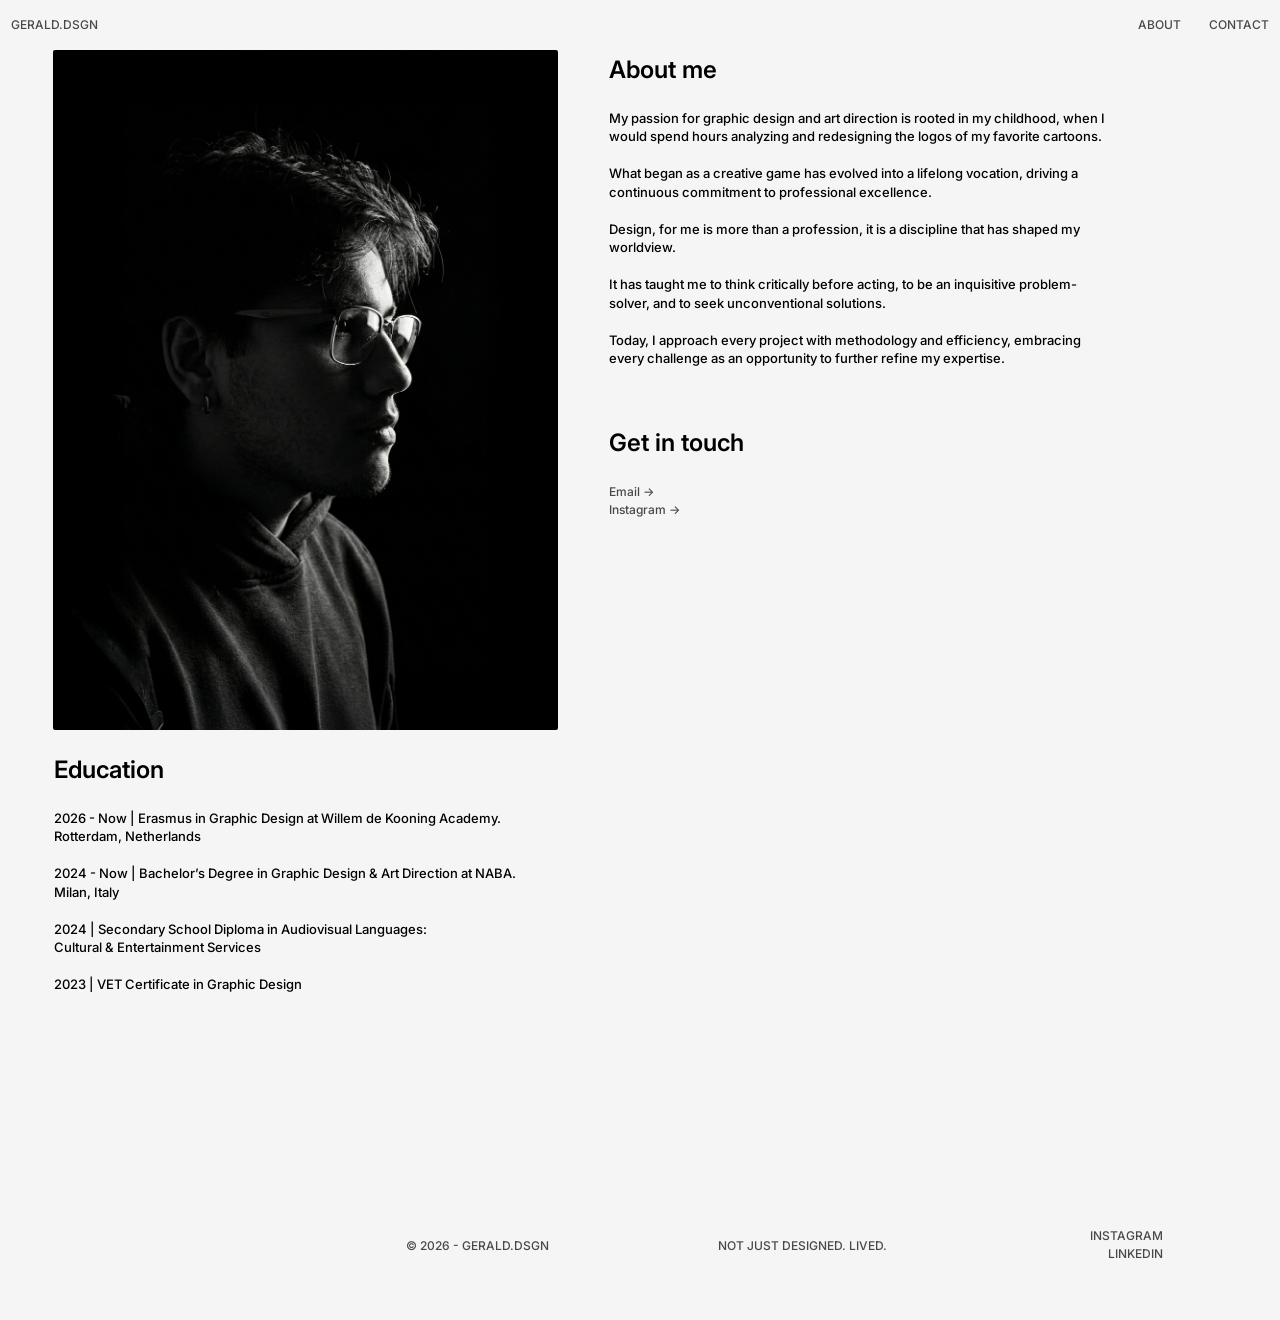
==== about.html @ 4fb72fa6 "primo caricamento" ====
<!doctype html>
<html>
<head>
<meta charset="utf-8" />
<title>Gerald Alberto Sanchez Soto Website</title>
<meta name="description" content="Descrizione della pagina" />
<meta name="keywords" content="keyword, keyword2,keyword3" />
<meta name="viewport" content="width=device-width, initial-scale=1.0">
<link rel="shortcut icon" href="images/favicon.ico" type="image/x-icon">

<link rel="preconnect" href="https://fonts.googleapis.com">
<link rel="preconnect" href="https://fonts.gstatic.com" crossorigin>
<link href="https://fonts.googleapis.com/css2?family=Inter:ital,opsz,wght@0,14..32,100..900;1,14..32,100..900&family=Roboto+Mono:ital,wght@0,100..700;1,100..700&display=swap" rel="stylesheet">

<link rel="stylesheet" href="css/style.css" />


</head>

<body>

    <header class="wrapper">

        <nav class="box_01">
            <a href="index.html">GERALD.DSGN</a>
        </nav>

        <nav class="box_03">
            <a href="about.html">ABOUT</a>
            <a href="mailto:geralddesigns.work@gmail.com">CONTACT</a>
        </nav>

    </header>



    <section class="section_immagineabout wrapper margin_bottom_20px">

        <div class="division_immagine_30"></div>

        <div class="division_narrativa_about">

            <h1 class="h1_division_narrativa">About me</h1>
            <p class="p_works"><br>My passion for graphic design and art direction is rooted in my childhood, when I would spend hours analyzing and redesigning the logos of my favorite cartoons.<br><br>
                
            What began as a creative game has evolved into a lifelong vocation, driving a continuous commitment to professional excellence.<br><br>

            Design, for me is more than a profession, it is a discipline that has shaped my worldview.<br><br>
            
            It has taught me to think critically before acting, to be an inquisitive problem-solver, and to seek unconventional solutions.
            
            <br><br>Today, I approach every project with methodology and efficiency, embracing every challenge as an opportunity to further refine my expertise.<br><br><br><br></p>

            <h1 class="h1_division_narrativa">Get in touch</h1>
            <p class="p_works"><br>
                
                <a href="mailto:geralddesigns.work@gmail.com">Email →</a><br>
                
                <a href="https://www.instagram.com/gerald.dsgn" target="_blank" rel="noopener noreferrer">Instagram →</a>

            </p>

        </div>

    </section>




     <section class="section_narrativa_about wrapper margin_bottom_20px">

            <div class="division_narrativa_about">

                <h1 class="h1_division_narrativa">Education</h1>
                <p class="p_works"><br>

                
                2026 - Now | Erasmus in Graphic Design at Willem de Kooning Academy.<br> Rotterdam, Netherlands<br><br>
                    
                2024 - Now | Bachelor’s Degree in Graphic Design & Art Direction at NABA.<br> Milan, Italy<br><br>

                2024 | Secondary School Diploma in Audiovisual Languages:<br> Cultural & Entertainment Services<br><br>

                2023 | VET Certificate in Graphic Design
                </p>

            </div>

            

        </section>






























    <footer>

        <div class="box_footer_01">

            <img src="../template_WD copy/img/Icona_Logo/Tavola disegno 1.png" alt="">

        </div>

        <div class="box_footer_01">

            <h3>© 2026 - GERALD.DSGN</h3>

        </div>

        <div class="box_footer_01">

            <h3>NOT JUST DESIGNED. LIVED.</h3>

        </div>

        <div class="box_footer_01">
            <h3 class="footer_div_h3_l">
                <a href="https://www.instagram.com/gerald.dsgn" target="_blank" rel="noopener noreferrer">INSTAGRAM</a><br>

                <a href="https://www.linkedin.com/in/gerald-alberto-sanchez-soto-856901404/" target="_blank" rel="noopener noreferrer">LINKEDIN</a>
        </div>

    </footer>

</body>
---- css/style.css ----
html,body,div,span,object,iframe,h1,h2,h3,h4,h5,h6,p,blockquote,pre,abbr,address,cite,code,del,dfn,em,img,ins,kbd,q,samp,small,strong,sub,sup,var,b,i,dl,dt,dd,ol,ul,li,fieldset,form,label,legend,table,caption,tbody,tfoot,thead,tr,th,td,article,aside,canvas,details,figcaption,figure,footer,header,hgroup,menu,nav,section,summary,time,mark,audio,video,main{margin:0;padding:0;border:0;outline:0;font-size:100%;vertical-align:baseline;background:transparent; box-sizing: border-box;}
body{line-height:1}
article,aside,details,figcaption,figure,footer,header,hgroup,menu,nav,section{display:block}
nav ul{list-style:none}
blockquote,q{quotes:none}
blockquote:before,blockquote:after,q:before,q:after{content:none}
a{margin:0;padding:0;font-size:100%;vertical-align:baseline;background:transparent}
ins{background-color:#ff9;color:#000;text-decoration:none}
mark{background-color:#ff9;color:#000;font-style:italic;font-weight:bold}
del{text-decoration:line-through}
abbr[title],dfn[title]{border-bottom:1px dotted;cursor:help}
table{border-collapse:collapse;border-spacing:0}
hr{display:block;height:1px;border:0;border-top:1px solid #ccc;margin:1em 0;padding:0}
input,select{vertical-align:middle}
button{ border: none;}
/* write your code below */





body{
   display: flex;
   flex-direction: column;
   background-color: whitesmoke;
}

.wrapper{
   padding-left: 0.2%;
   padding-right: 0.2%;
}

header {
   background-color: transparent;
   display: flex;
   flex-direction: row;
   justify-content: space-evenly;
   min-height: 40px;
   width: 100%;
   align-items: center;
   position: fixed;
   z-index: 1;
   mix-blend-mode: difference; 
}

nav a{
   color: rgb(173, 173, 173);
   text-align: center;
   font-family: Inter;
   font-size: 12px;
   font-style: normal;
   font-weight: 500;
   line-height: 18px; /* 87.5% */
   text-decoration: none;
   mix-blend-mode: difference;
}

nav a:hover{
   color: rgb(255, 255, 255);
   text-align: center;
   font-family: Inter;
   font-size: 12px;
   font-style: normal;
   font-weight: 500;
   line-height: 18px; /* 87.5% */
   text-decoration: none;
}

.box_01{
   background-color: transparent;
   height: 50px;
   width: 50%;
   display: flex;
   flex-direction: row;
   align-items: center;
}

.box_02{
   background-color: transparent;
   height: 40px;
   width: 20%;
}

.box_03{
   background-color: transparent;
   height: 50px;
   width: 48%;
   display: flex;
   flex-direction: row;
   align-items: center;
   justify-content: flex-end;
   gap: 28px;
}









.section_testo{
   background-color: whitesmoke;
   height: 480px;
   width: 100%;
   display: flex;
   flex-direction: row;
   align-items: center;
   justify-content: space-evenly;
}

.box_04{
   background-color: none;
   height: 400px;
   width: 60%;
   display: flex;
   flex-direction: row;
   align-items: center;
   justify-content: space-evenly;
}

h1{
   color: black;
   text-align: center;
   font-family: Inter;
   font-size: 18px;
   font-style: normal;
   font-weight: 500;
   line-height: 23px; /* 87.5% */
}

.margin_bottom_10px{
   margin-bottom: 10px;
}

.margin_bottom_20px{
   margin-bottom: 20px;
}










.section_lavori{
   background-color: none;
   min-height: auto;
   width: 100%;
   display: flex;
   flex-direction: row;
   align-items: flex-start;
   justify-content: space-evenly;
   flex-wrap: nowrap;
}

.section_lavori_dx{
   background-color: none;
   min-width: auto;
   width: 49.5%;
   display: flex;
   flex-direction: column;
   justify-content: flex-start;
   flex-wrap: nowrap;
}

.section_lavori_sx{
   background-color: none;
   min-height: auto;
   width: 49.5%;
   display: flex;
   flex-direction: column;
   justify-content: flex-start;
   flex-wrap: nowrap;
}

article{
   position: relative;
   overflow: hidden;
   background-repeat: no-repeat;
   background-size: cover;
   background-position: center center;
   display: flex;
   justify-content: center;
   align-items: center;
   margin-bottom: 0px;
   border-radius: 2px;
}

/* velo chiaro che schiarisce l'immagine in hover */
article::before {
   content: "";
   position: absolute;
   inset: 0;
   background: white;
   opacity: 0;
   transition: opacity .4s ease;
   pointer-events: none;
}

article:hover::before {
   opacity: 0.55; /* regola l'intensità della schiaritura */
}

article h3 {
   position: relative; /* per stare sopra il ::before */
   z-index: 1;
   color: rgb(33, 33, 33);
   font-size: 12px;
   font-weight: 500;
   font-family: Inter;
   text-decoration: none;
   opacity: 0;
   transform: translateY(10px);
   transition: opacity .4s ease, transform .4s ease;
   user-select: none; /* opzionale: evita selezioni accidentali al click */
}

article:hover h3 {
   opacity: 1;
   transform: translateY(0);
}




.box_work_Noise{
   background-color: none;
   min-height: 500px;
   width: 100%;
   margin-bottom: 0.8%;
}

.box_work_nonseisol{
   background-color: none;
   min-height: 500px;
   width: 100%;
   margin-bottom: 0.8%;
}

.box_work_thezone{
   background-color: none;
   min-height: 450px;
   width: 100%;
   margin-bottom: 0.8%;
}

.box_work_larq{
   background-color: none;
   min-height: 500px;
   width: 100%;
   margin-bottom: 0.8%;
}

.box_work_whiplash{
   background-color: none;
   min-height: 410px;
   width: 100%;
   margin-bottom: 0.8%;
}

.box_work_ffkposter{
   background-color: none;
   min-height: 450px;
   width: 100%;
   margin-bottom: 0.8%;
}

a {
  text-decoration: none;
}

/* Per assicurarti che non ricompaia quando clicchi o selezioni il link */
a:visited,
a:hover,
a:focus,
a:active {
  text-decoration: none;
  outline: none; /* Rimuove eventuali bordi di focus nativi */
}











.box_noise{
   background-image: url(../img/Noise/Noise_Cover.png);
   background-repeat: no-repeat;
   background-size: cover;
   background-position: center center;
}

.box_larq{
   background-image: url(../img/Larq/Larq.png);
   background-repeat: no-repeat;
   background-size: cover;
   background-position: center center;
}

.box_whiplash{
   background-image: url(../img/Whiplash/W_06.jpeg);
   background-repeat: no-repeat;
   background-size: cover;
   background-position: center center;
}

.box_nonseisol{
   background-image: url(../img/Nonseisolo/nonseisolo.jpg);
   background-repeat: no-repeat;
   background-size: cover;
   background-position: center center;
}

.box_ffk{
   background-image: url(../img/FFK/FFK.jpg);
   background-repeat: no-repeat;
   background-size: cover;
   background-position: center center;
}

.box_thezone{
   background-image: url(../img/TheZone/TheZone.png);
   background-repeat: no-repeat;
   background-size: cover;
   background-position: center center;
}










footer{
   background-color: transparent;
   display: flex;
   flex-direction: row;
   justify-content: space-between;
   min-height: 100px;
   width: 100%;
   align-items: center;
   margin-left: 0.5;
   margin-right: 0.5;
}

.box_footer_01{
   background-color: transparent;
   height: 150px;
   width: 24%;
   display: flex;
   flex-direction: row;
   align-items: center;
   justify-content: center;
}

.box_footer_01_left{
   background-color: transparent;
   height: 150px;
   width: 24%;
   display: flex;
   flex-direction: row;
   align-items: center;
   justify-content: flex-start;
}

.box_footer_01_right{
   background-color: transparent;
   height: 150px;
   width: 24%;
   display: flex;
   flex-direction: row;
   align-items: center;
   justify-content: flex-end;
}

footer div h3{
   color: rgb(173, 173, 173);
   text-align: center;
   font-family: Inter;
   font-size: 12px;
   font-style: normal;
   font-weight: 500;
   line-height: 15px; /* 87.5% */
   text-decoration: none;
   mix-blend-mode: difference;
}

.footer_div_h3_l{
   color: rgb(173, 173, 173);
   text-align: right;
   font-family: Inter;
   font-size: 12px;
   font-style: normal;
   font-weight: 500;
   line-height: 15px; /* 87.5% */
   text-decoration: none;
   mix-blend-mode: difference;
}

.footer_div_h3_r{
   color: rgb(173, 173, 173);
   text-align: right;
   font-family: Inter;
   font-size: 12px;
   font-style: normal;
   font-weight: 500;
   line-height: 15px; /* 87.5% */
   text-decoration: none;
   mix-blend-mode: difference;
}


























.works_hero_thezone{
   background-image: url(../img/TheZone/TheZone.png);
   background-repeat: no-repeat;
   background-size: cover;
   background-position: center center;
   min-height: 1080px;
   width: 100%;
}

.works_text{
   display: flex;
   flex-direction: row;
   min-height: auto;
   width: 100%;
   background-color: whitesmoke;
   margin-bottom: 50px;
   margin-top: 10px;
}

.works_box_01{
   width: 49%;
   display: flex;
   margin-top: 0.8%;
   margin-left: 0.8%;
}

.works_box_02{
   width: 49%;
   display: flex;
   flex-direction: column;
   margin-top: 0.8%;
   margin-right: 0.8%;
}

.h1_works{
   color: black;
   text-align: center;
   font-family: Inter;
   font-size: 48px;
   font-style: normal;
   font-weight: 600;
   line-height: 65px;
   text-align: left;
}

.p_works{
   color: black;
   text-align: center;
   font-family: Inter;
   font-size: 13px;
   font-style: normal;
   font-weight: 500;
   line-height: 18.5px;
   text-align: left;
   padding-right: 18%;
}

.project-credits {
  display: grid;
  grid-template-columns: max-content 1fr 65%;
  align-items: baseline;
  row-gap: 6px;
  column-gap: 12px;
  font-family: Inter;
  font-weight: 200;
  font-size: 12px;
  line-height: 18.5px;
  color: rgb(107, 107, 107);
}

.label {
  text-align: left;
}

.border {
  border-bottom: 0.5px solid rgb(107, 107, 107);;
  margin-bottom: 25px; 
  margin-top: 25px; 
}

.dots {
  border-bottom: 1px dotted rgb(107, 107, 107);;
  margin-bottom: 4px; 
}

.value {
  text-align: left; /* Mantiene la bandiera sinistra per il blocco di testo */
}

.division_immagine_14{
   min-height: 500px;
   width: 49.8%;
   background-image: url(../img/TheZone/1.jpg);
   background-repeat: no-repeat;
   background-size: cover;
   background-position: center center;
   border-radius: 2px;
}

.division_immagine_15{
   min-height: 500px;
   width: 49.8%;
   background-image: url(../img/TheZone/2.jpg);
   background-repeat: no-repeat;
   background-size: cover;
   background-position: center center;
   border-radius: 2px;
}

.division_immagine_16{
   min-height: 800px;
   width: 100%;
   background-image: url(../img/TheZone/3.jpg);
   background-repeat: no-repeat;
   background-size: cover;
   background-position: center center;
   margin-left: 0.53%;
   margin-right: 0.53%;
   border-radius: 2px;
}

.division_immagine_17{
   min-height: 500px;
   width: 49.8%;
   background-image: url(../img/TheZone/4.jpg);
   background-repeat: no-repeat;
   background-size: cover;
   background-position: center center;
   border-radius: 2px;
}

.division_immagine_18{
   min-height: 800px;
   width: 100%;
   background-image: url(../img/TheZone/5.jpg);
   background-repeat: no-repeat;
   background-size: cover;
   background-position: center center;
   margin-left: 0.53%;
   margin-right: 0.53%;
   border-radius: 2px;
}









.works_hero_larq{
   background-image: url(../img/Larq/Larq.png);
   background-repeat: no-repeat;
   background-size: cover;
   background-position: center center;
   min-height: 1080px;
   width: 100%;
}

.works_hero_larq{
   background-image: url(../img/Noise/Noise_Cover.png);
   background-repeat: no-repeat;
   background-size: cover;
   background-position: center center;
   min-height: 1080px;
   width: 100%;
}

.media-responsive_larq{
   min-height: auto;
   max-width: 100%;
}

.division_immagine_07{
   min-height: 500px;
   width: 49.8%;
   background-image: url(../img/Larq/Screenshot\ 2026-08-27\ at\ 14.41.01.png);
   background-repeat: no-repeat;
   background-size: cover;
   background-position: center center;
   border-radius: 2px;
}

.division_immagine_08{
   min-height: 800px;
   width: 100%;
   background-image: url(../img/Larq/Borraccia3D_GeraldAlbertoSanchezSoto0168\ copy.png);
   background-repeat: no-repeat;
   background-size: cover;
   background-position: center center;
   margin-top: 0.8%;
   margin-left: 0.8%;
   margin-right: 0.8%;
}

.division_immagine_24{
    min-height: 500px;
   width: 49.8%;
   background-image: url(../img/Larq/3.png);
   background-repeat: no-repeat;
   background-size: cover;
   background-position: center center;
   border-radius: 2px;}


.division_immagine_25{
    min-height: 500px;
   width: 49.8%;
   background-image: url(../img/Larq/4.png);
   background-repeat: no-repeat;
   background-size: cover;
   background-position: center center;
   border-radius: 2px;}

.division_immagine_26{
   min-height: 800px;
   width: 100%;
   background-image: url(../img/Larq/5.png);
   background-repeat: no-repeat;
   background-size: cover;
   background-position: center center;
   margin-left: 0.53%;
   margin-right: 0.53%;
   border-radius: 2px;
}














.works_hero_ffk{
   background-image: url(../img/FFK/FFK.jpg);
   background-repeat: no-repeat;
   background-size: cover;
   background-position: center center;
   min-height: 1080px;
   width: 100%;
}













.works_hero_whiplash{
   background-image: url(../img/Whiplash/W_06.jpeg);
   background-repeat: no-repeat;
   background-size: cover;
   background-position: center center;
   min-height: 1080px;
   width: 100%;
}


.division_immagine_09{
   min-height: 500px;
   width: 49.8%;
   background-image: url(../img/Whiplash/W_02.png);
   background-repeat: no-repeat;
   background-size: cover;
   background-position: center center;
   border-radius: 2px;
}

.division_immagine_10{
   min-height: 500px;
   width: 49.8%;
   background-image: url(../img/Whiplash/W_01.jpg);
   background-repeat: no-repeat;
   background-size: cover;
   background-position: center center;
   border-radius: 2px;
}

.division_immagine_11{
   min-height: 800px;
   width: 99%;
   background-image: url(../img/Whiplash/W_04.png);
   background-repeat: no-repeat;
   background-size: cover;
   background-position: center center;
   margin-left: 0.53%;
   margin-right: 0.53%;
   border-radius: 2px;
}

















.works_section{
   width: 100%;
   min-height: 1080px;
   display: flex;
   flex-direction: column;
   justify-content: flex-start;
   align-items: flex-start;
}


.works_hero_noise{
   background-image: url(../img/Noise/Noise_Cover.png);
   background-repeat: no-repeat;
   background-size: cover;
   background-position: center center;
   min-height: 1080px;
   width: 100%;
   margin-bottom: 10px;
}



.media-responsive_noise{
   min-height: auto;
   width: 100%;
   margin-top: 10px;
}

.section_narrativaeimmagine{
   display: flex;
   flex-direction: row;
   flex-wrap: nowrap;
   justify-content: space-between;
   padding-left: 0.7%;
   padding-right: 0.7%;
}

.section_narrativa{
   display: flex;
   flex-direction: row;
   flex-wrap: nowrap;
   justify-content: space-between;
}

.division_narrativa{
   min-height: 400px;
   width: 49.5%;
   display: flex;
   flex-direction: column;
   justify-content: flex-start;
   padding-left: 0.55%;
   padding-right: 0.5%;
   padding-bottom: 0.5%;
}

.division_immagine_01{
   min-height: 500px;
   width: 49.8%;
   background-image: url(../img/Noise/6.png);
   background-repeat: no-repeat;
   background-size: cover;
   background-position: center center;
   border-radius: 2px;
}

.division_immagine_02{
   min-height: 500px;
   width: 49.8%;
   background-image: url(../img/Noise/Dettaglio_noise.jpg);
   background-repeat: no-repeat;
   background-size: cover;
   background-position: center center;
   border-radius: 2px;
}

.division_immagine_03{
   min-height: 500px;
   width: 49.8%;
   background-image: url(../img/Noise/Rilegatura_Noise.png);
   background-repeat: no-repeat;
   background-size: cover;
   background-position: center center;
   border-radius: 2px;
}

.division_immagine_04{
   min-height: 500px;
   width: 49.8%;
   background-image: url(../img//Noise/NoiseCredits\ copy.jpg);
   background-repeat: no-repeat;
   background-size: cover;
   background-position: center center;
   border-radius: 2px;
}

.division_immagine_05{
   min-height: 500px;
   width: 49.8%;
   background-image: url(../img/Noise/outc\ copy.jpg);
   background-repeat: no-repeat;
   background-size: cover;
   background-position: center center;
   border-radius: 2px;
}

.section_immagine_full{
   width: 100%;
   display: flex;
   flex-wrap: nowrap;
   flex-direction: row;
   justify-content:space-evenly;
   border-radius: 2px;
}

.division_immagine_06{
   min-height: 800px;
   width: 100%;
   background-image: url(../img/Noise/Noise_final.png);
   background-repeat: no-repeat;
   background-size: cover;
   background-position: center center;
   margin-left: 0.53%;
   margin-right: 0.53%;
   border-radius: 2px;
}


.h1_division_narrativa{
   color: black;
   text-align: center;
   font-family: Inter;
   font-size: 24px;
   font-style: normal;
   font-weight: 600;
   line-height: 40px; /* 87.5% */
   text-align: left;
}























.works_hero_nonseisol{
   background-image: url(../img/Nonseisolo/nonseisolo.jpg);
   background-repeat: no-repeat;
   background-size: cover;
   background-position: center center;
   min-height: 1080px;
   width: 100%;
}



div h3 a{
   color: rgb(173, 173, 173);
   text-align: center;
   font-family: Inter;
   font-size: 12px;
   font-style: normal;
   font-weight: 500;
   line-height: 18px; /* 87.5% */
   text-decoration: none;
   mix-blend-mode: difference;
}

div h3 a:hover{
   color: rgb(255, 255, 255);
   text-align: center;
   font-family: Inter;
   font-size: 12px;
   font-style: normal;
   font-weight: 500;
   line-height: 18px; /* 87.5% */
   text-decoration: none;
}


div img{

   min-height: 25px;
   width: 50px;
}



.section_immagineabout{
   display: flex;
   flex-direction: row;
   flex-wrap: nowrap;
   justify-content: space-evenly;
   padding-left: 0.7%;
   padding-right: 0.7%;
   margin-top: 50px;
   width: 100%;
}

.division_immagine_30{
   min-height: 680px;
   width: 40%;
   background-image: url(../img/About/FotoPersonale.jpg);
   background-repeat: no-repeat;
   background-size: cover;
   background-position: center center;
   border-radius: 2px;
}

.division_narrativa_about{
   min-height: 400px;
   width: 49.5%;
   display: flex;
   flex-direction: column;
   justify-content: flex-start;
   padding-left: 0.55%;
   padding-right: 0.5%;
   padding-bottom: 0.5%;
}


.division_narrativa_about_01{
   min-height: 400px;
   width: 49.5%;
   display: flex;
   flex-direction: column;
   justify-content: flex-start;
   padding-left: 0.55%;
   padding-right: 0.5%;
   padding-bottom: 0.5%;
}

.section_narrativa_about{
   display: flex;
   flex-direction: row;
   flex-wrap: nowrap;
   justify-content: space-between;
   margin-left: 3.5%;
   margin-right: 3.5%;
}

div p a{
   color: rgb(173, 173, 173);
   text-align: center;
   font-family: Inter;
   font-size: 12px;
   font-style: normal;
   font-weight: 500;
   line-height: 15px; /* 87.5% */
   text-decoration: none;
   mix-blend-mode: difference;
}

div p a:hover{
   color: rgb(255, 255, 255);
   text-align: center;
   font-family: Inter;
   font-size: 12px;
   font-style: normal;
   font-weight: 500;
   line-height: 18px; /* 87.5% */
   text-decoration: none;
}
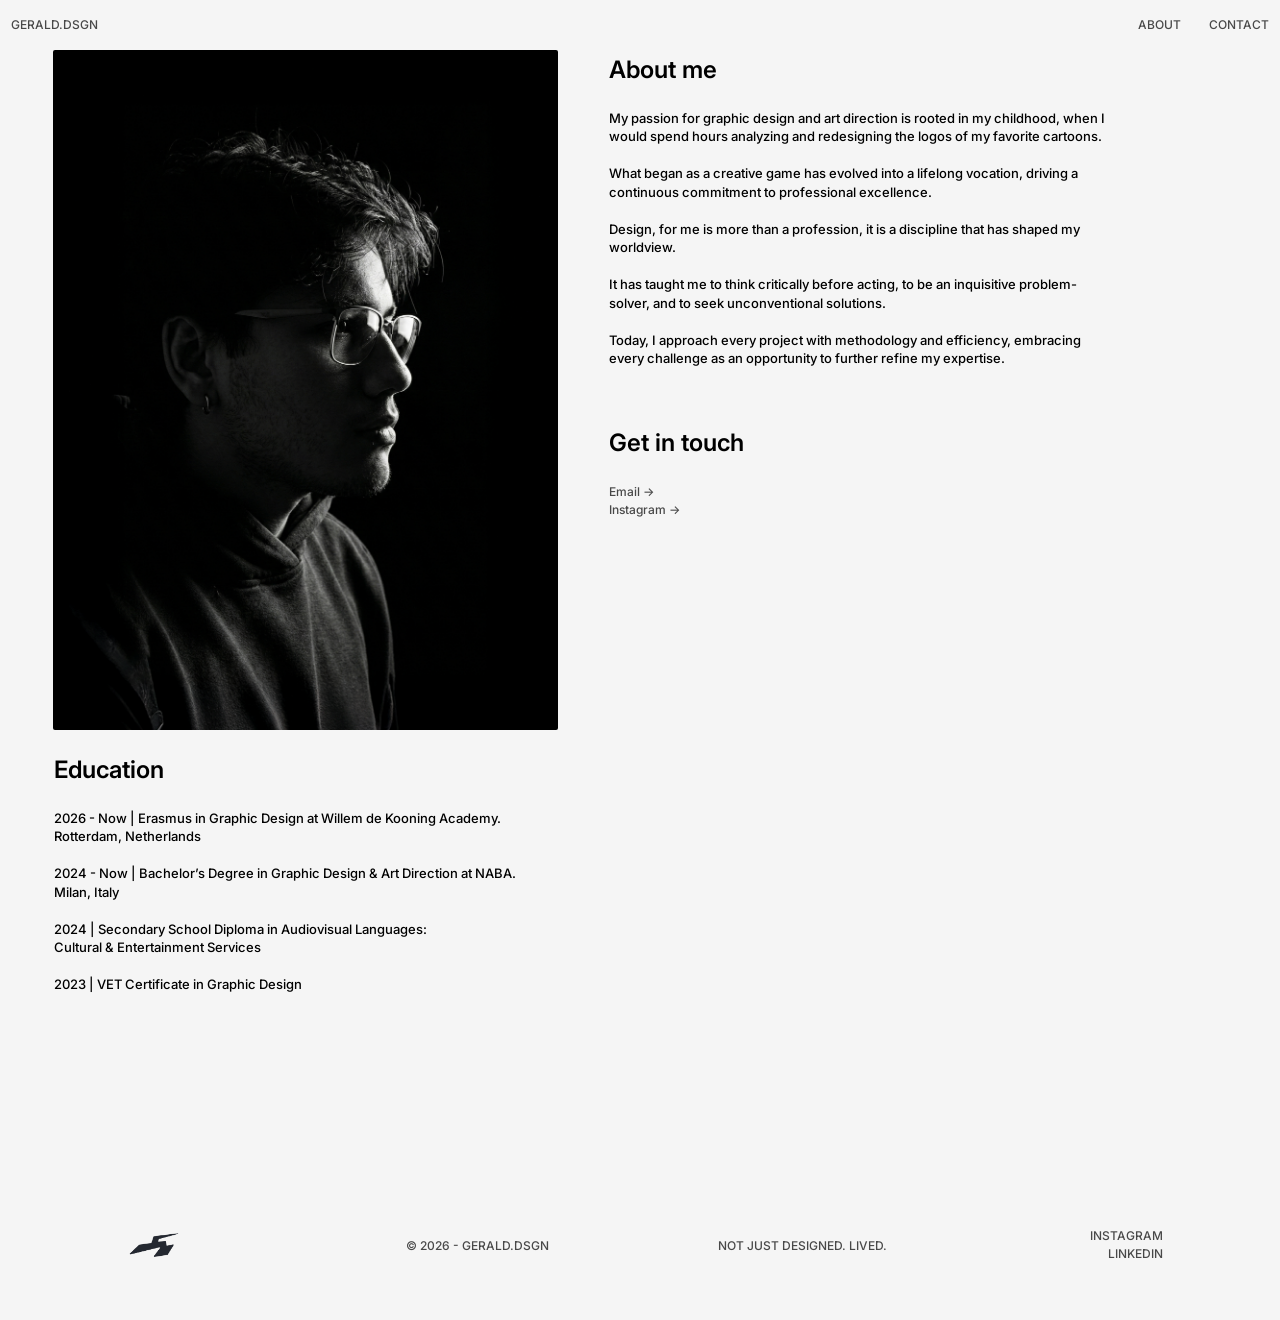
==== commit 76bb5cdf: "prova_logo_2" ====
--- a/about.html
+++ b/about.html
@@ -123,7 +123,7 @@
 
         <div class="box_footer_01">
 
-            <img src="../template_WD copy/img/Icona_Logo/Tavola disegno 1.png" alt="">
+            <img src="img/Icona_Logo/logo.png" alt="Logo_Gerald">
 
         </div>
 
--- a/css/style.css
+++ b/css/style.css
@@ -961,10 +961,11 @@
 }
 
 
-div img{
-
-   min-height: 25px;
-   width: 50px;
+footer div img {
+    width: 50px;
+    height: auto; 
+    display: block;
+    object-fit: contain;
 }
 
 
